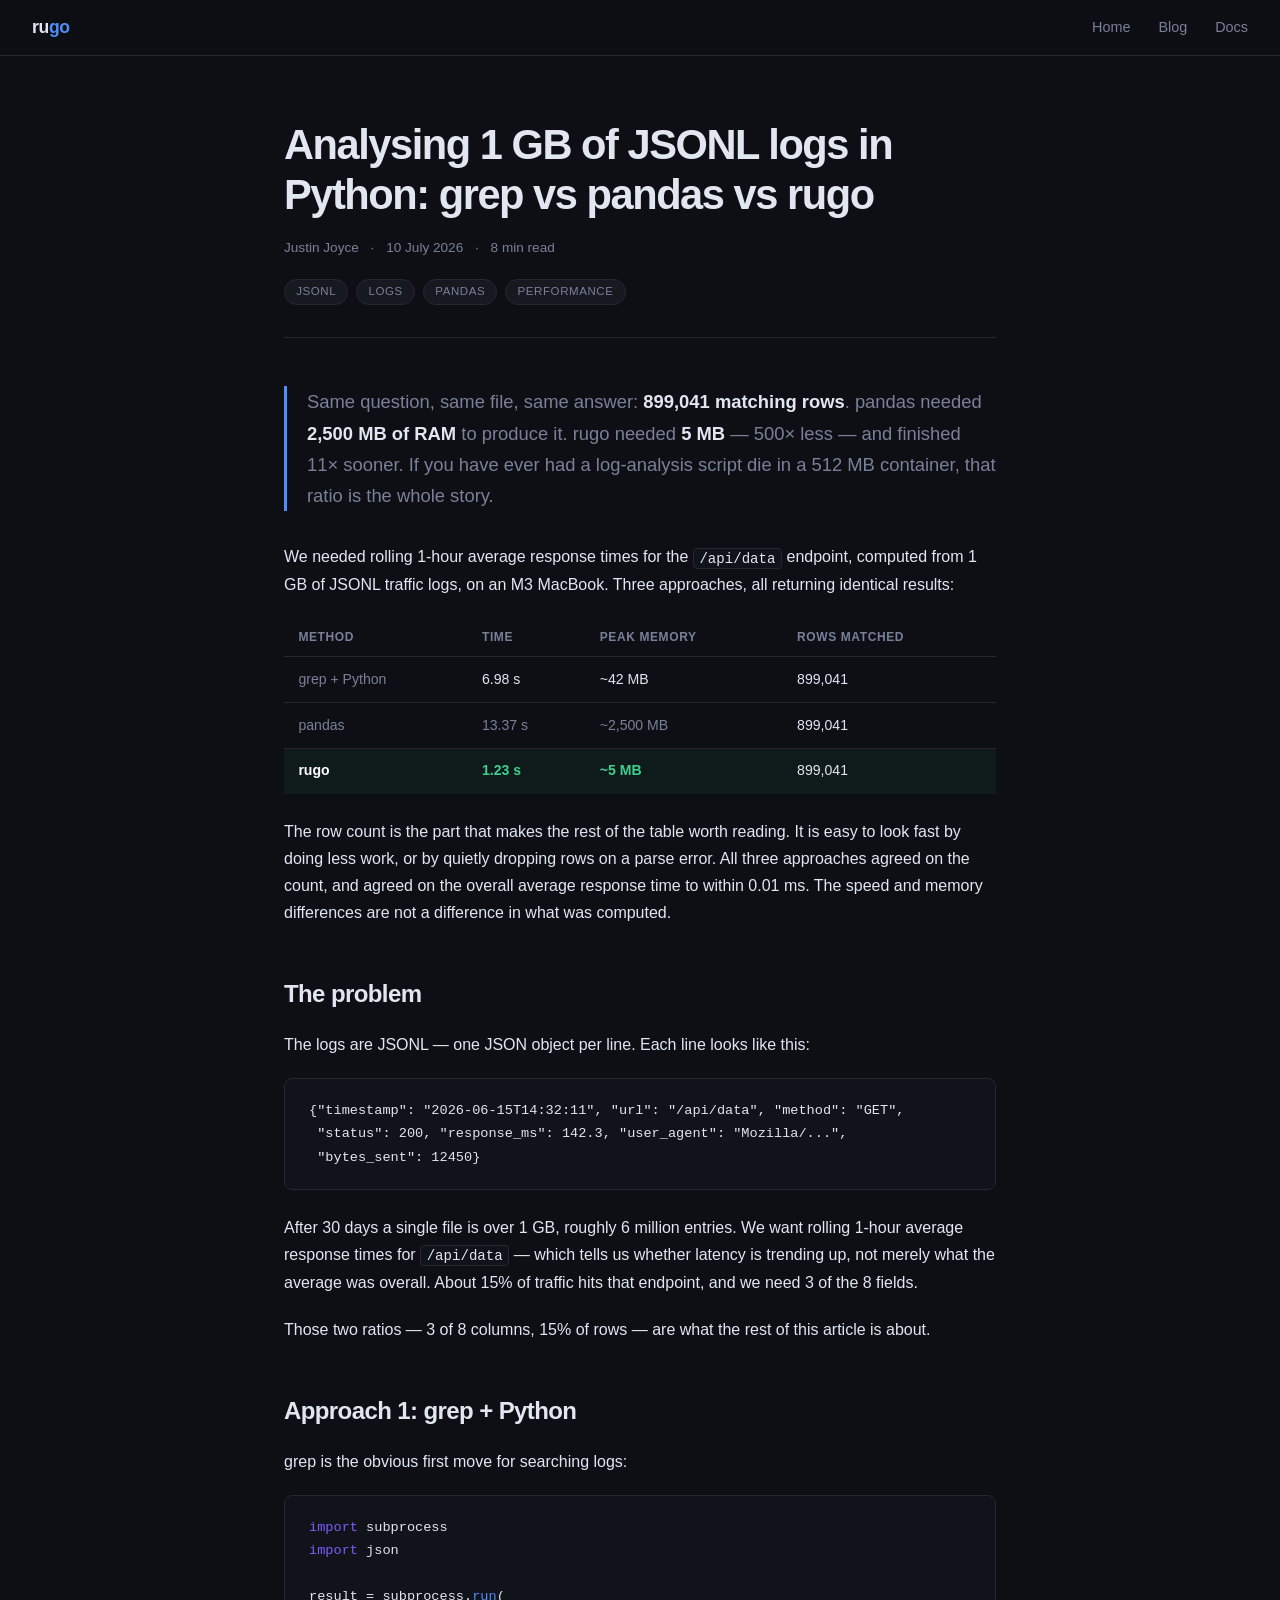
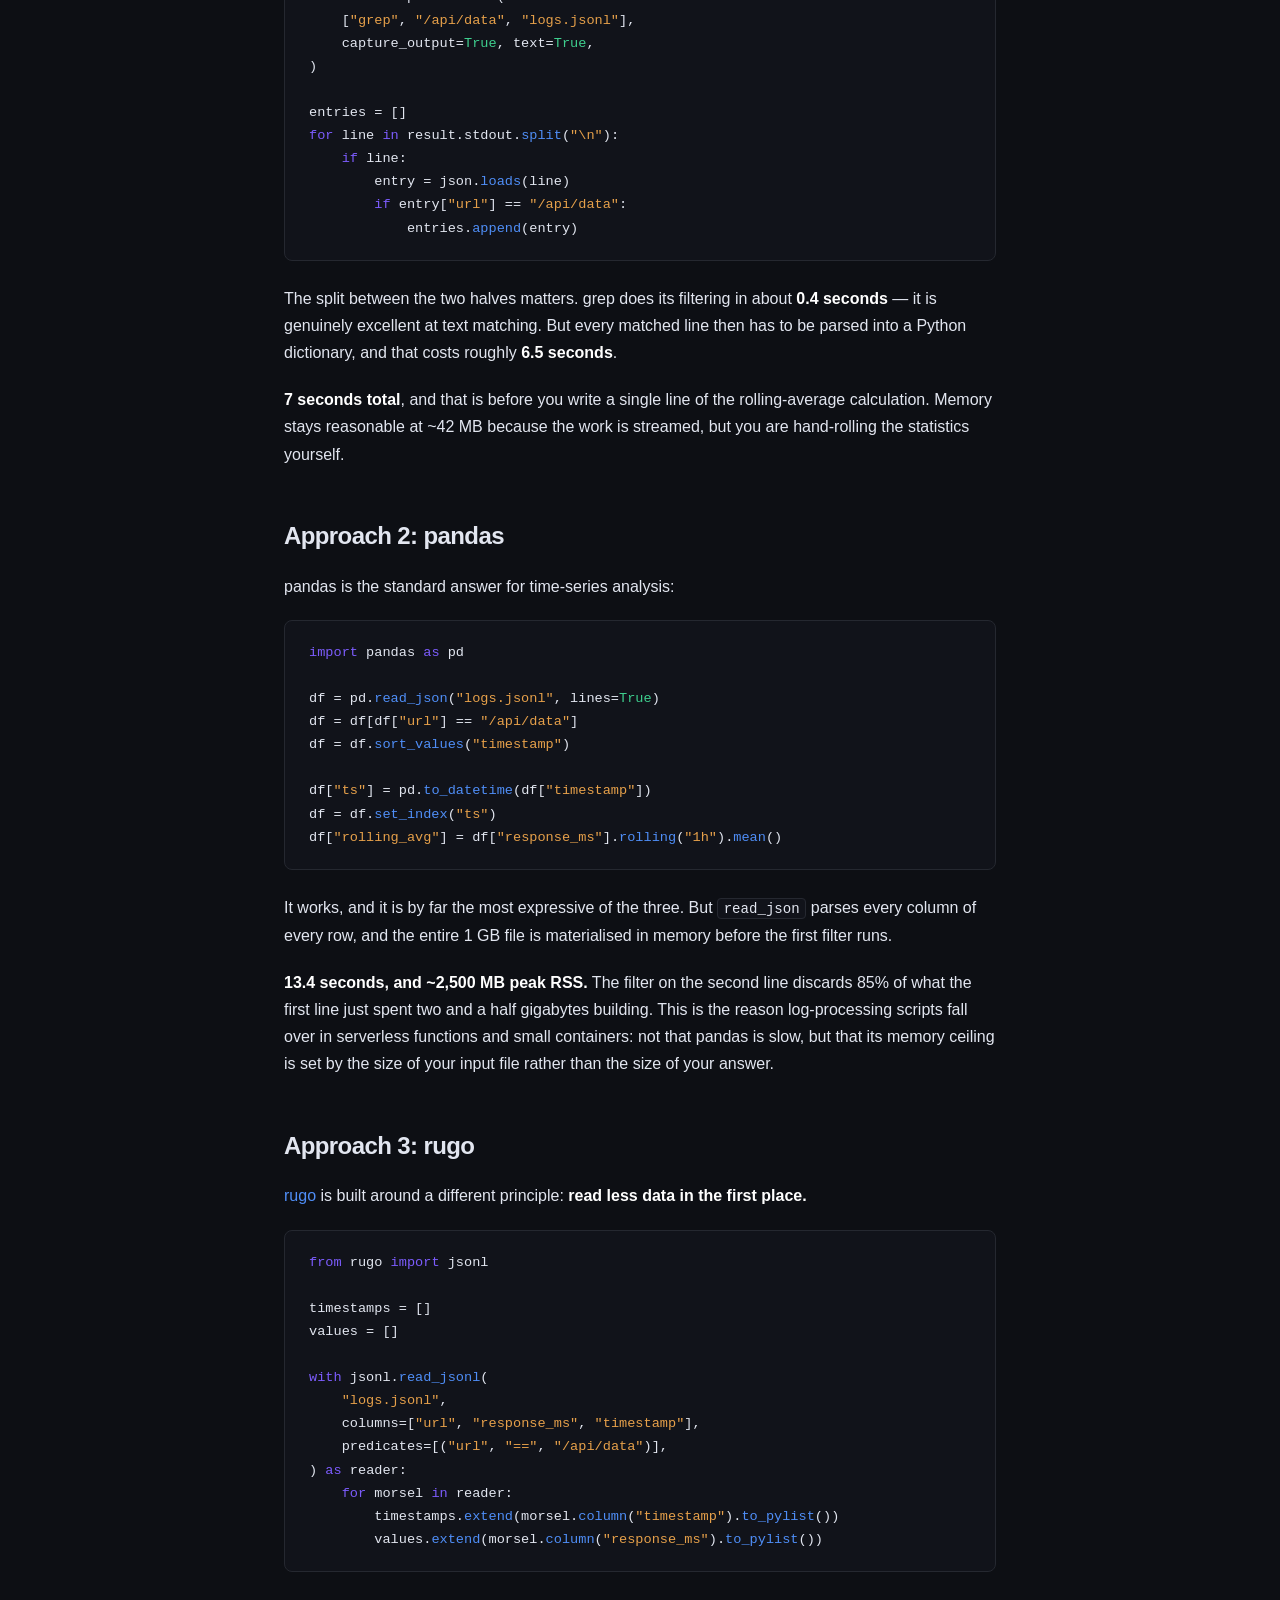
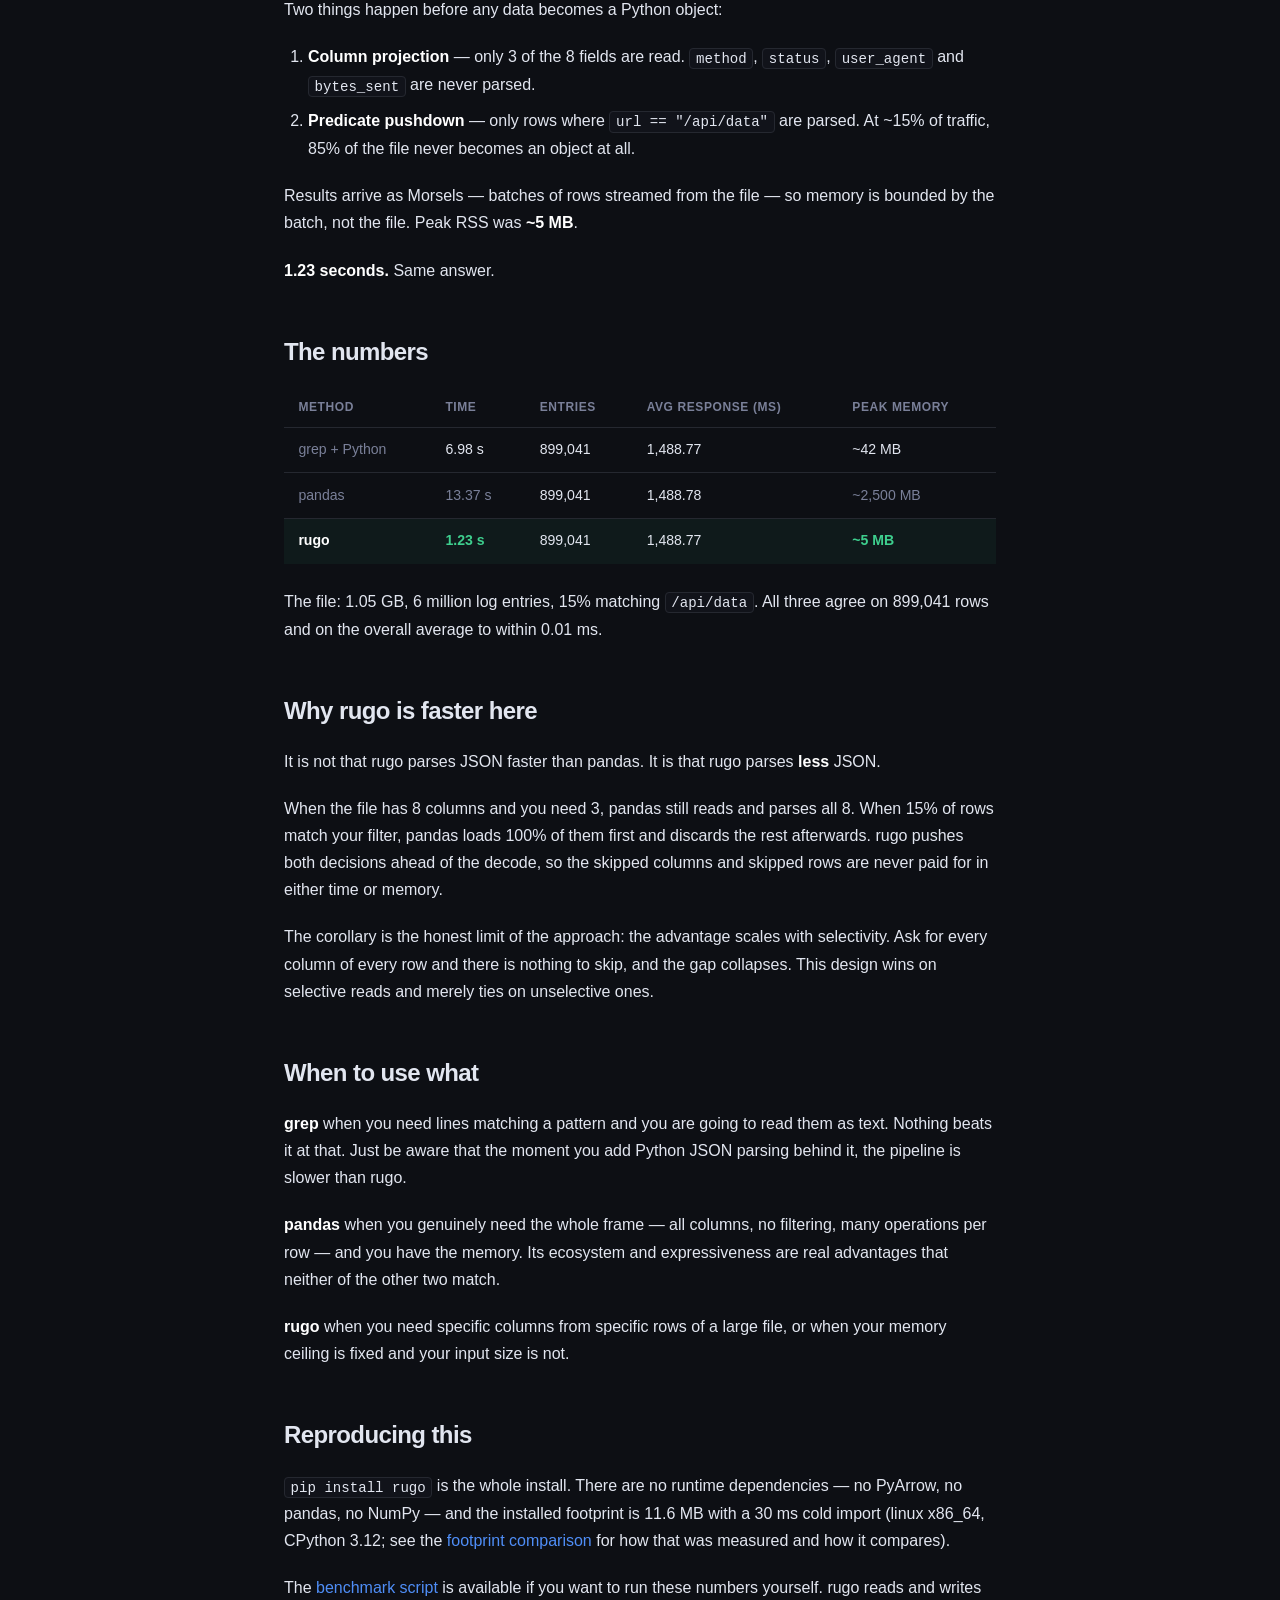
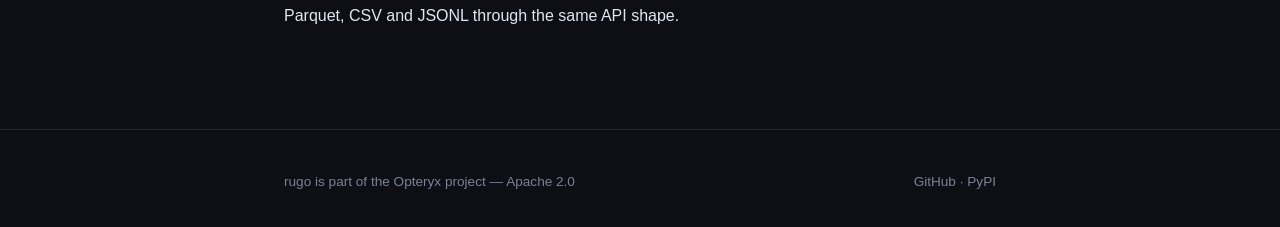
==== docs/blog/jsonl-logs-grep-vs-pandas-vs-rugo.html @ cf3ac919 "Add blog posts comparing rugo to pandas and DuckDB for AWS Lambda" ====
<!doctype html>
<html lang="en">
    <head>
        <meta charset="UTF-8" />
        <meta name="viewport" content="width=device-width, initial-scale=1.0" />
        <title>
            Analysing 1 GB of JSONL logs in Python: grep vs pandas vs rugo
        </title>
        <meta
            name="description"
            content="Rolling response-time stats over 1 GB of JSONL traffic logs, three ways. pandas needed 2,500 MB of RAM. rugo needed 5 MB. All three returned the same 899,041 rows."
        />
        <link rel="icon" type="image/svg+xml" href="../favicon.svg" />
        <link rel="stylesheet" href="../blog.css" />
    </head>
    <body>
        <nav>
            <a class="nav-logo" href="../index.html">ru<span>go</span></a>
            <div class="nav-links">
                <a href="../index.html">Home</a>
                <a href="index.html">Blog</a>
                <a href="https://github.com/mabel-dev/opteryx-core/tree/main/rugo"
                    >Docs</a
                >
            </div>
        </nav>

        <article>
            <div class="container">
                <header class="post-header">
                    <h1>
                        Analysing 1 GB of JSONL logs in Python: grep vs pandas
                        vs rugo
                    </h1>
                    <p class="post-meta">
                        Justin Joyce <span class="sep">·</span> 10 July 2026
                        <span class="sep">·</span> 8 min read
                    </p>
                    <div class="post-tags">
                        <span>jsonl</span>
                        <span>logs</span>
                        <span>pandas</span>
                        <span>performance</span>
                    </div>
                </header>

                <p class="lede">
                    Same question, same file, same answer:
                    <strong>899,041 matching rows</strong>. pandas needed
                    <strong>2,500 MB of RAM</strong> to produce it. rugo needed
                    <strong>5 MB</strong> — 500× less — and finished 11× sooner.
                    If you have ever had a log-analysis script die in a 512 MB
                    container, that ratio is the whole story.
                </p>

                <p>
                    We needed rolling 1-hour average response times for the
                    <code>/api/data</code> endpoint, computed from 1 GB of JSONL
                    traffic logs, on an M3 MacBook. Three approaches, all
                    returning identical results:
                </p>

                <div class="table-scroll">
                    <table>
                        <thead>
                            <tr>
                                <th>Method</th>
                                <th>Time</th>
                                <th>Peak memory</th>
                                <th>Rows matched</th>
                            </tr>
                        </thead>
                        <tbody>
                            <tr>
                                <td>grep + Python</td>
                                <td>6.98 s</td>
                                <td>~42 MB</td>
                                <td>899,041</td>
                            </tr>
                            <tr>
                                <td>pandas</td>
                                <td class="lose">13.37 s</td>
                                <td class="lose">~2,500 MB</td>
                                <td>899,041</td>
                            </tr>
                            <tr class="highlight">
                                <td><strong>rugo</strong></td>
                                <td class="win">1.23 s</td>
                                <td class="win">~5 MB</td>
                                <td>899,041</td>
                            </tr>
                        </tbody>
                    </table>
                </div>

                <p>
                    The row count is the part that makes the rest of the table
                    worth reading. It is easy to look fast by doing less work,
                    or by quietly dropping rows on a parse error. All three
                    approaches agreed on the count, and agreed on the overall
                    average response time to within 0.01 ms. The speed and
                    memory differences are not a difference in what was
                    computed.
                </p>

                <h2>The problem</h2>

                <p>
                    The logs are JSONL — one JSON object per line. Each line
                    looks like this:
                </p>

                <pre><code>{"timestamp": "2026-06-15T14:32:11", "url": "/api/data", "method": "GET",
 "status": 200, "response_ms": 142.3, "user_agent": "Mozilla/...",
 "bytes_sent": 12450}</code></pre>

                <p>
                    After 30 days a single file is over 1 GB, roughly 6 million
                    entries. We want rolling 1-hour average response times for
                    <code>/api/data</code> — which tells us whether latency is
                    trending up, not merely what the average was overall. About
                    15% of traffic hits that endpoint, and we need 3 of the 8
                    fields.
                </p>

                <p>
                    Those two ratios — 3 of 8 columns, 15% of rows — are what
                    the rest of this article is about.
                </p>

                <h2>Approach 1: grep + Python</h2>

                <p>grep is the obvious first move for searching logs:</p>

                <pre><span class="k">import</span> subprocess
<span class="k">import</span> json

result = subprocess.<span class="f">run</span>(
    [<span class="s">"grep"</span>, <span class="s">"/api/data"</span>, <span class="s">"logs.jsonl"</span>],
    capture_output=<span class="n">True</span>, text=<span class="n">True</span>,
)

entries = []
<span class="k">for</span> line <span class="k">in</span> result.stdout.<span class="f">split</span>(<span class="s">"\n"</span>):
    <span class="k">if</span> line:
        entry = json.<span class="f">loads</span>(line)
        <span class="k">if</span> entry[<span class="s">"url"</span>] == <span class="s">"/api/data"</span>:
            entries.<span class="f">append</span>(entry)</pre>

                <p>
                    The split between the two halves matters. grep does its
                    filtering in about <strong>0.4 seconds</strong> — it is
                    genuinely excellent at text matching. But every matched line
                    then has to be parsed into a Python dictionary, and that
                    costs roughly <strong>6.5 seconds</strong>.
                </p>

                <p>
                    <strong>7 seconds total</strong>, and that is before you
                    write a single line of the rolling-average calculation.
                    Memory stays reasonable at ~42 MB because the work is
                    streamed, but you are hand-rolling the statistics yourself.
                </p>

                <h2>Approach 2: pandas</h2>

                <p>pandas is the standard answer for time-series analysis:</p>

                <pre><span class="k">import</span> pandas <span class="k">as</span> pd

df = pd.<span class="f">read_json</span>(<span class="s">"logs.jsonl"</span>, lines=<span class="n">True</span>)
df = df[df[<span class="s">"url"</span>] == <span class="s">"/api/data"</span>]
df = df.<span class="f">sort_values</span>(<span class="s">"timestamp"</span>)

df[<span class="s">"ts"</span>] = pd.<span class="f">to_datetime</span>(df[<span class="s">"timestamp"</span>])
df = df.<span class="f">set_index</span>(<span class="s">"ts"</span>)
df[<span class="s">"rolling_avg"</span>] = df[<span class="s">"response_ms"</span>].<span class="f">rolling</span>(<span class="s">"1h"</span>).<span class="f">mean</span>()</pre>

                <p>
                    It works, and it is by far the most expressive of the three.
                    But <code>read_json</code> parses every column of every row,
                    and the entire 1 GB file is materialised in memory before
                    the first filter runs.
                </p>

                <p>
                    <strong>13.4 seconds, and ~2,500 MB peak RSS.</strong> The
                    filter on the second line discards 85% of what the first
                    line just spent two and a half gigabytes building. This is
                    the reason log-processing scripts fall over in serverless
                    functions and small containers: not that pandas is slow, but
                    that its memory ceiling is set by the size of your input
                    file rather than the size of your answer.
                </p>

                <h2>Approach 3: rugo</h2>

                <p>
                    <a href="../index.html">rugo</a> is built around a different
                    principle: <strong>read less data in the first place.</strong>
                </p>

                <pre><span class="k">from</span> rugo <span class="k">import</span> jsonl

timestamps = []
values = []

<span class="k">with</span> jsonl.<span class="f">read_jsonl</span>(
    <span class="s">"logs.jsonl"</span>,
    columns=[<span class="s">"url"</span>, <span class="s">"response_ms"</span>, <span class="s">"timestamp"</span>],
    predicates=[(<span class="s">"url"</span>, <span class="s">"=="</span>, <span class="s">"/api/data"</span>)],
) <span class="k">as</span> reader:
    <span class="k">for</span> morsel <span class="k">in</span> reader:
        timestamps.<span class="f">extend</span>(morsel.<span class="f">column</span>(<span class="s">"timestamp"</span>).<span class="f">to_pylist</span>())
        values.<span class="f">extend</span>(morsel.<span class="f">column</span>(<span class="s">"response_ms"</span>).<span class="f">to_pylist</span>())</pre>

                <p>Two things happen before any data becomes a Python object:</p>

                <ol>
                    <li>
                        <strong>Column projection</strong> — only 3 of the 8
                        fields are read. <code>method</code>,
                        <code>status</code>, <code>user_agent</code> and
                        <code>bytes_sent</code> are never parsed.
                    </li>
                    <li>
                        <strong>Predicate pushdown</strong> — only rows where
                        <code>url == "/api/data"</code> are parsed. At ~15% of
                        traffic, 85% of the file never becomes an object at all.
                    </li>
                </ol>

                <p>
                    Results arrive as Morsels — batches of rows streamed from
                    the file — so memory is bounded by the batch, not the file.
                    Peak RSS was <strong>~5 MB</strong>.
                </p>

                <p><strong>1.23 seconds.</strong> Same answer.</p>

                <h2>The numbers</h2>

                <div class="table-scroll">
                    <table>
                        <thead>
                            <tr>
                                <th>Method</th>
                                <th>Time</th>
                                <th>Entries</th>
                                <th>Avg response (ms)</th>
                                <th>Peak memory</th>
                            </tr>
                        </thead>
                        <tbody>
                            <tr>
                                <td>grep + Python</td>
                                <td>6.98 s</td>
                                <td>899,041</td>
                                <td>1,488.77</td>
                                <td>~42 MB</td>
                            </tr>
                            <tr>
                                <td>pandas</td>
                                <td class="lose">13.37 s</td>
                                <td>899,041</td>
                                <td>1,488.78</td>
                                <td class="lose">~2,500 MB</td>
                            </tr>
                            <tr class="highlight">
                                <td><strong>rugo</strong></td>
                                <td class="win">1.23 s</td>
                                <td>899,041</td>
                                <td>1,488.77</td>
                                <td class="win">~5 MB</td>
                            </tr>
                        </tbody>
                    </table>
                </div>

                <p>
                    The file: 1.05 GB, 6 million log entries, 15% matching
                    <code>/api/data</code>. All three agree on 899,041 rows and
                    on the overall average to within 0.01 ms.
                </p>

                <h2>Why rugo is faster here</h2>

                <p>
                    It is not that rugo parses JSON faster than pandas. It is
                    that rugo parses <strong>less</strong> JSON.
                </p>

                <p>
                    When the file has 8 columns and you need 3, pandas still
                    reads and parses all 8. When 15% of rows match your filter,
                    pandas loads 100% of them first and discards the rest
                    afterwards. rugo pushes both decisions ahead of the decode,
                    so the skipped columns and skipped rows are never paid for
                    in either time or memory.
                </p>

                <p>
                    The corollary is the honest limit of the approach: the
                    advantage scales with selectivity. Ask for every column of
                    every row and there is nothing to skip, and the gap
                    collapses. This design wins on selective reads and merely
                    ties on unselective ones.
                </p>

                <h2>When to use what</h2>

                <p>
                    <strong>grep</strong> when you need lines matching a
                    pattern and you are going to read them as text. Nothing
                    beats it at that. Just be aware that the moment you add
                    Python JSON parsing behind it, the pipeline is slower than
                    rugo.
                </p>

                <p>
                    <strong>pandas</strong> when you genuinely need the whole
                    frame — all columns, no filtering, many operations per row —
                    and you have the memory. Its ecosystem and expressiveness
                    are real advantages that neither of the other two match.
                </p>

                <p>
                    <strong>rugo</strong> when you need specific columns from
                    specific rows of a large file, or when your memory ceiling
                    is fixed and your input size is not.
                </p>

                <h2>Reproducing this</h2>

                <p>
                    <code>pip install rugo</code> is the whole install. There
                    are no runtime dependencies — no PyArrow, no pandas, no
                    NumPy — and the installed footprint is 11.6 MB with a 30 ms
                    cold import (linux x86_64, CPython 3.12; see the
                    <a href="../index.html">footprint comparison</a> for how
                    that was measured and how it compares).
                </p>

                <p>
                    The
                    <a
                        href="https://gist.github.com/joocer/b0a69f57a94f24e1e912ee19ccb0665c"
                        >benchmark script</a
                    >
                    is available if you want to run these numbers yourself.
                    rugo reads and writes Parquet, CSV and JSONL through the
                    same API shape.
                </p>
            </div>
        </article>

        <footer>
            <div class="container">
                <span
                    >rugo is part of the
                    <a href="https://opteryx.app/">Opteryx</a> project — Apache
                    2.0</span
                >
                <span>
                    <a href="https://github.com/mabel-dev/opteryx-core"
                        >GitHub</a
                    >
                    ·
                    <a href="https://pypi.org/project/rugo/">PyPI</a>
                </span>
            </div>
        </footer>

        <script>
            document.addEventListener("DOMContentLoaded", () => {
                document.querySelectorAll("pre").forEach((pre) => {
                    const btn = document.createElement("button");
                    btn.className = "copy-btn";
                    btn.textContent = "copy";
                    btn.addEventListener("click", () => {
                        navigator.clipboard
                            .writeText(pre.innerText)
                            .then(() => {
                                btn.textContent = "copied";
                                btn.classList.add("copied");
                                setTimeout(() => {
                                    btn.textContent = "copy";
                                    btn.classList.remove("copied");
                                }, 1500);
                            });
                    });
                    pre.appendChild(btn);
                });
            });
        </script>
    </body>
</html>
---- docs/blog.css ----
/* Shared stylesheet for rugo.dev blog pages.
   The landing page keeps its own inline CSS; the blog has several pages, so the
   tokens and article typography live here rather than being copied per post. */

:root {
    --bg: #0d0f14;
    --surface: #161920;
    --border: #252830;
    --accent: #4f8ef7;
    --accent2: #7c5cfc;
    --text: #e2e6f0;
    --muted: #7a8099;
    --green: #3ecf8e;
    --red: #f56565;
    --code-bg: #11131a;
    --radius: 8px;
}

*,
*::before,
*::after {
    box-sizing: border-box;
    margin: 0;
    padding: 0;
}

html {
    scroll-behavior: smooth;
}

body {
    background: var(--bg);
    color: var(--text);
    font-family:
        -apple-system, BlinkMacSystemFont, "Segoe UI", Helvetica, Arial,
        sans-serif;
    font-size: 16px;
    line-height: 1.7;
}

a {
    color: var(--accent);
    text-decoration: none;
}
a:hover {
    text-decoration: underline;
}

/* ── NAV ── */
nav {
    position: sticky;
    top: 0;
    z-index: 100;
    background: rgba(13, 15, 20, 0.88);
    backdrop-filter: blur(12px);
    border-bottom: 1px solid var(--border);
    display: flex;
    align-items: center;
    justify-content: space-between;
    padding: 0 2rem;
    height: 56px;
}
.nav-logo {
    font-weight: 700;
    font-size: 1.1rem;
    letter-spacing: -0.02em;
    color: var(--text);
}
.nav-logo span {
    color: var(--accent);
}
.nav-links {
    display: flex;
    gap: 1.75rem;
    font-size: 0.9rem;
}
.nav-links a {
    color: var(--muted);
}
.nav-links a:hover {
    color: var(--text);
    text-decoration: none;
}

/* ── LAYOUT ── */
.container {
    max-width: 760px;
    margin: 0 auto;
    padding: 0 1.5rem;
}

article,
.listing {
    padding: 4rem 0 5rem;
}

/* ── ARTICLE HEADER ── */
.post-header {
    margin-bottom: 3rem;
    padding-bottom: 2rem;
    border-bottom: 1px solid var(--border);
}
.post-header h1 {
    font-size: clamp(1.9rem, 4.5vw, 2.6rem);
    font-weight: 800;
    letter-spacing: -0.035em;
    line-height: 1.2;
    margin-bottom: 1rem;
}
.post-meta {
    font-size: 0.85rem;
    color: var(--muted);
}
.post-meta .sep {
    margin: 0 0.5rem;
}
.post-tags {
    margin-top: 1rem;
    display: flex;
    flex-wrap: wrap;
    gap: 0.5rem;
}
.post-tags span {
    font-size: 0.72rem;
    letter-spacing: 0.05em;
    text-transform: uppercase;
    color: var(--muted);
    background: var(--surface);
    border: 1px solid var(--border);
    border-radius: 100px;
    padding: 0.15rem 0.7rem;
}

/* ── ARTICLE BODY ── */
article h2 {
    font-size: 1.5rem;
    font-weight: 700;
    letter-spacing: -0.025em;
    margin: 3rem 0 1rem;
}
article h3 {
    font-size: 1.15rem;
    font-weight: 600;
    margin: 2rem 0 0.75rem;
}
article p {
    margin-bottom: 1.25rem;
}
article ul,
article ol {
    margin: 0 0 1.25rem 1.5rem;
}
article li {
    margin-bottom: 0.5rem;
}
article strong {
    color: #fff;
}

/* The one number the piece exists to show. */
.lede {
    font-size: 1.15rem;
    color: var(--muted);
    border-left: 3px solid var(--accent);
    padding-left: 1.25rem;
    margin-bottom: 2rem;
}
.lede strong {
    color: var(--text);
}

blockquote {
    border-left: 3px solid var(--border);
    padding-left: 1.25rem;
    color: var(--muted);
    margin-bottom: 1.25rem;
}

code {
    font-family: "SF Mono", "Fira Code", monospace;
    font-size: 0.88em;
    background: var(--code-bg);
    border: 1px solid var(--border);
    border-radius: 4px;
    padding: 0.1rem 0.35rem;
}

pre {
    background: var(--code-bg);
    border: 1px solid var(--border);
    border-radius: var(--radius);
    padding: 1.25rem 1.5rem;
    overflow-x: auto;
    font-family: "SF Mono", "Fira Code", monospace;
    font-size: 0.85rem;
    line-height: 1.7;
    tab-size: 4;
    margin-bottom: 1.5rem;
    position: relative;
}
pre code {
    background: none;
    border: none;
    padding: 0;
    font-size: inherit;
}
pre .c {
    color: var(--muted);
}
pre .k {
    color: var(--accent2);
}
pre .s {
    color: #e6a04a;
}
pre .f {
    color: var(--accent);
}
pre .n {
    color: var(--green);
}

.copy-btn {
    position: absolute;
    top: 0.5rem;
    right: 0.5rem;
    background: var(--surface);
    border: 1px solid var(--border);
    border-radius: 4px;
    color: var(--muted);
    font-size: 0.72rem;
    padding: 0.2rem 0.5rem;
    cursor: pointer;
    opacity: 0;
    transition:
        opacity 0.15s,
        color 0.15s;
}
pre:hover .copy-btn {
    opacity: 1;
}
.copy-btn.copied {
    color: var(--green);
    border-color: var(--green);
}

/* ── TABLES ── */
.table-scroll {
    overflow-x: auto;
    margin-bottom: 1.5rem;
}
table {
    width: 100%;
    border-collapse: collapse;
    font-size: 0.88rem;
}
th {
    text-align: left;
    padding: 0.55rem 0.9rem;
    color: var(--muted);
    font-size: 0.75rem;
    font-weight: 600;
    text-transform: uppercase;
    letter-spacing: 0.05em;
    border-bottom: 1px solid var(--border);
    white-space: nowrap;
}
td {
    padding: 0.65rem 0.9rem;
    border-bottom: 1px solid var(--border);
}
tr:last-child td {
    border-bottom: none;
}
td:first-child {
    color: var(--muted);
}
.win {
    color: var(--green);
    font-weight: 700;
}
.lose {
    color: var(--muted);
}
tr.highlight td {
    background: rgba(62, 207, 142, 0.06);
}

/* ── LISTING ── */
.listing h1 {
    font-size: clamp(1.9rem, 4.5vw, 2.6rem);
    font-weight: 800;
    letter-spacing: -0.035em;
    margin-bottom: 0.75rem;
}
.listing-intro {
    color: var(--muted);
    margin-bottom: 3rem;
}
.post-card {
    display: block;
    background: var(--surface);
    border: 1px solid var(--border);
    border-radius: var(--radius);
    padding: 1.5rem;
    margin-bottom: 1.25rem;
    color: inherit;
}
.post-card:hover {
    border-color: var(--accent);
    text-decoration: none;
}
.post-card h2 {
    font-size: 1.2rem;
    font-weight: 700;
    letter-spacing: -0.02em;
    margin-bottom: 0.5rem;
}
.post-card .post-meta {
    margin-bottom: 0.6rem;
}
.post-card p {
    color: var(--muted);
    font-size: 0.92rem;
}

/* ── FOOTER ── */
footer {
    border-top: 1px solid var(--border);
    padding: 2.5rem 0;
    font-size: 0.85rem;
    color: var(--muted);
}
footer .container {
    display: flex;
    justify-content: space-between;
    align-items: center;
    flex-wrap: wrap;
    gap: 1rem;
}
footer a {
    color: var(--muted);
}
footer a:hover {
    color: var(--text);
}

@media (max-width: 640px) {
    nav {
        padding: 0 1rem;
    }
    .nav-links {
        gap: 1rem;
        font-size: 0.82rem;
    }
}
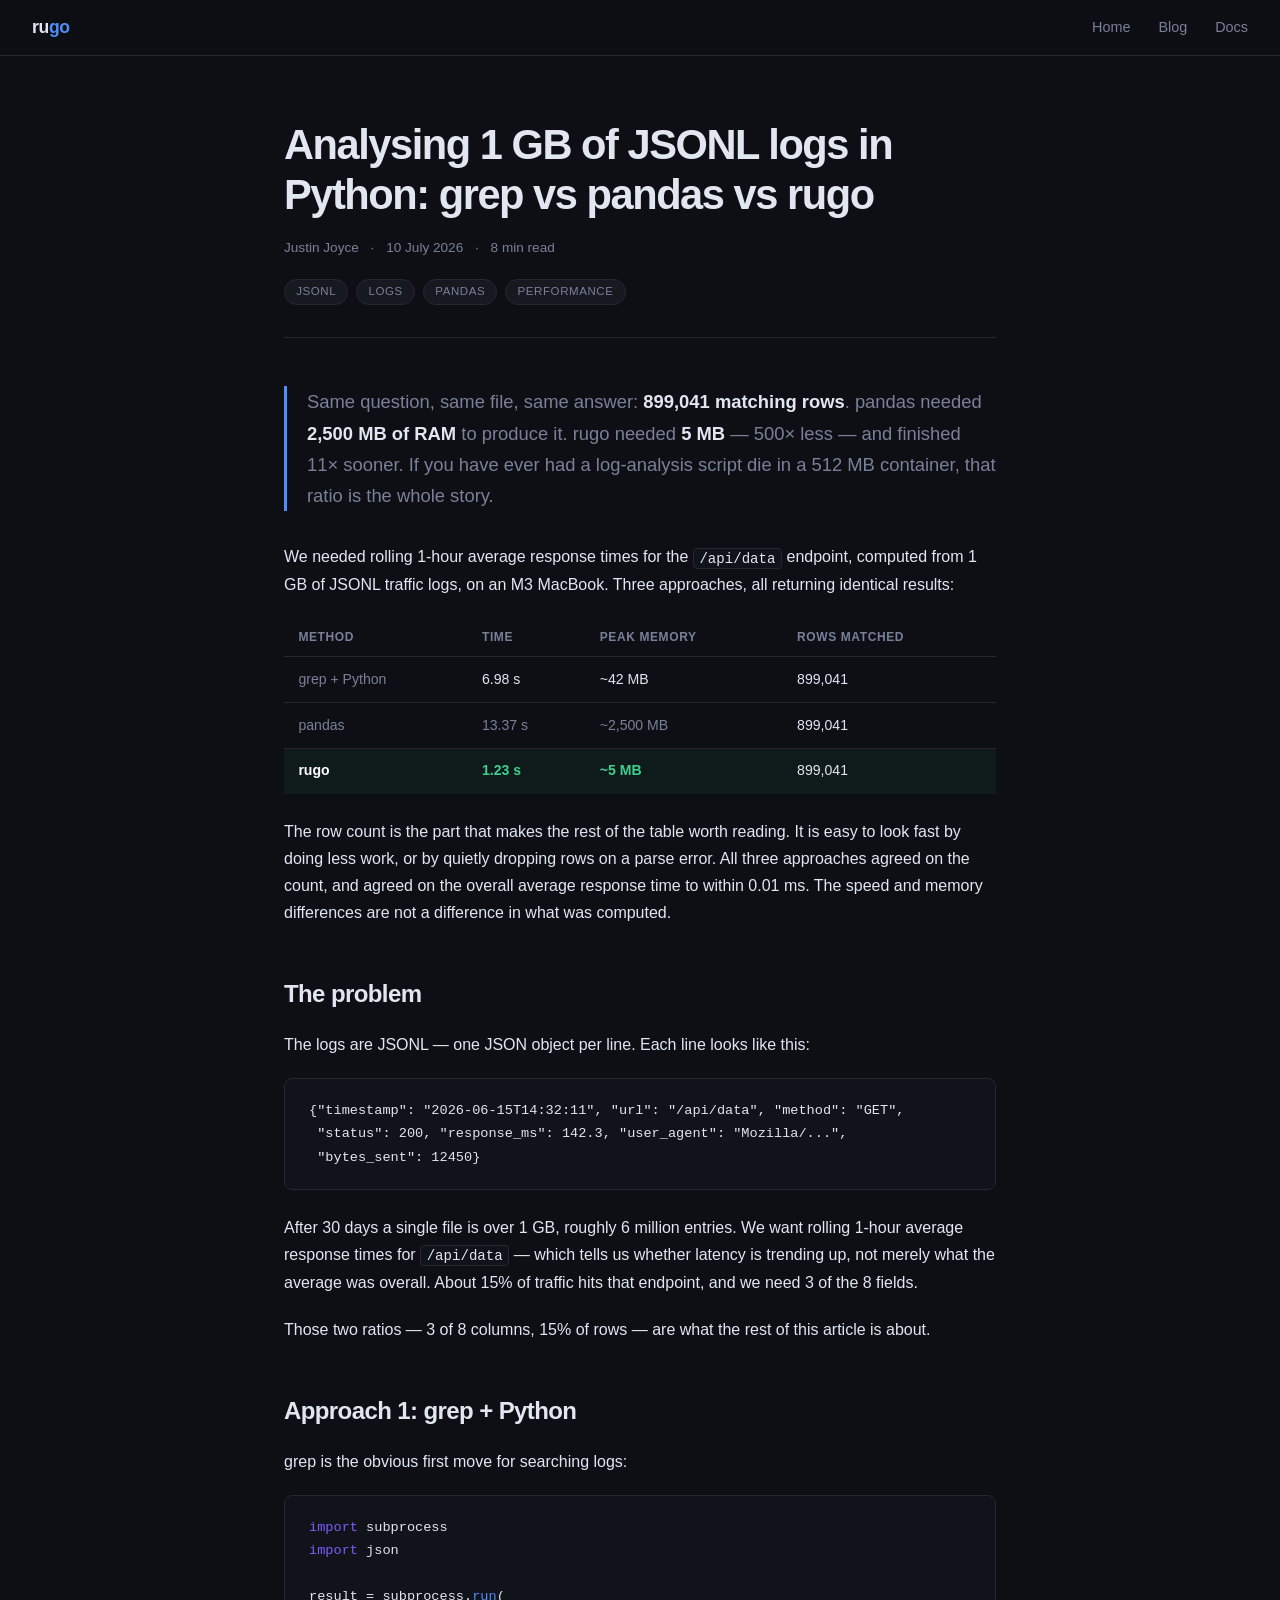
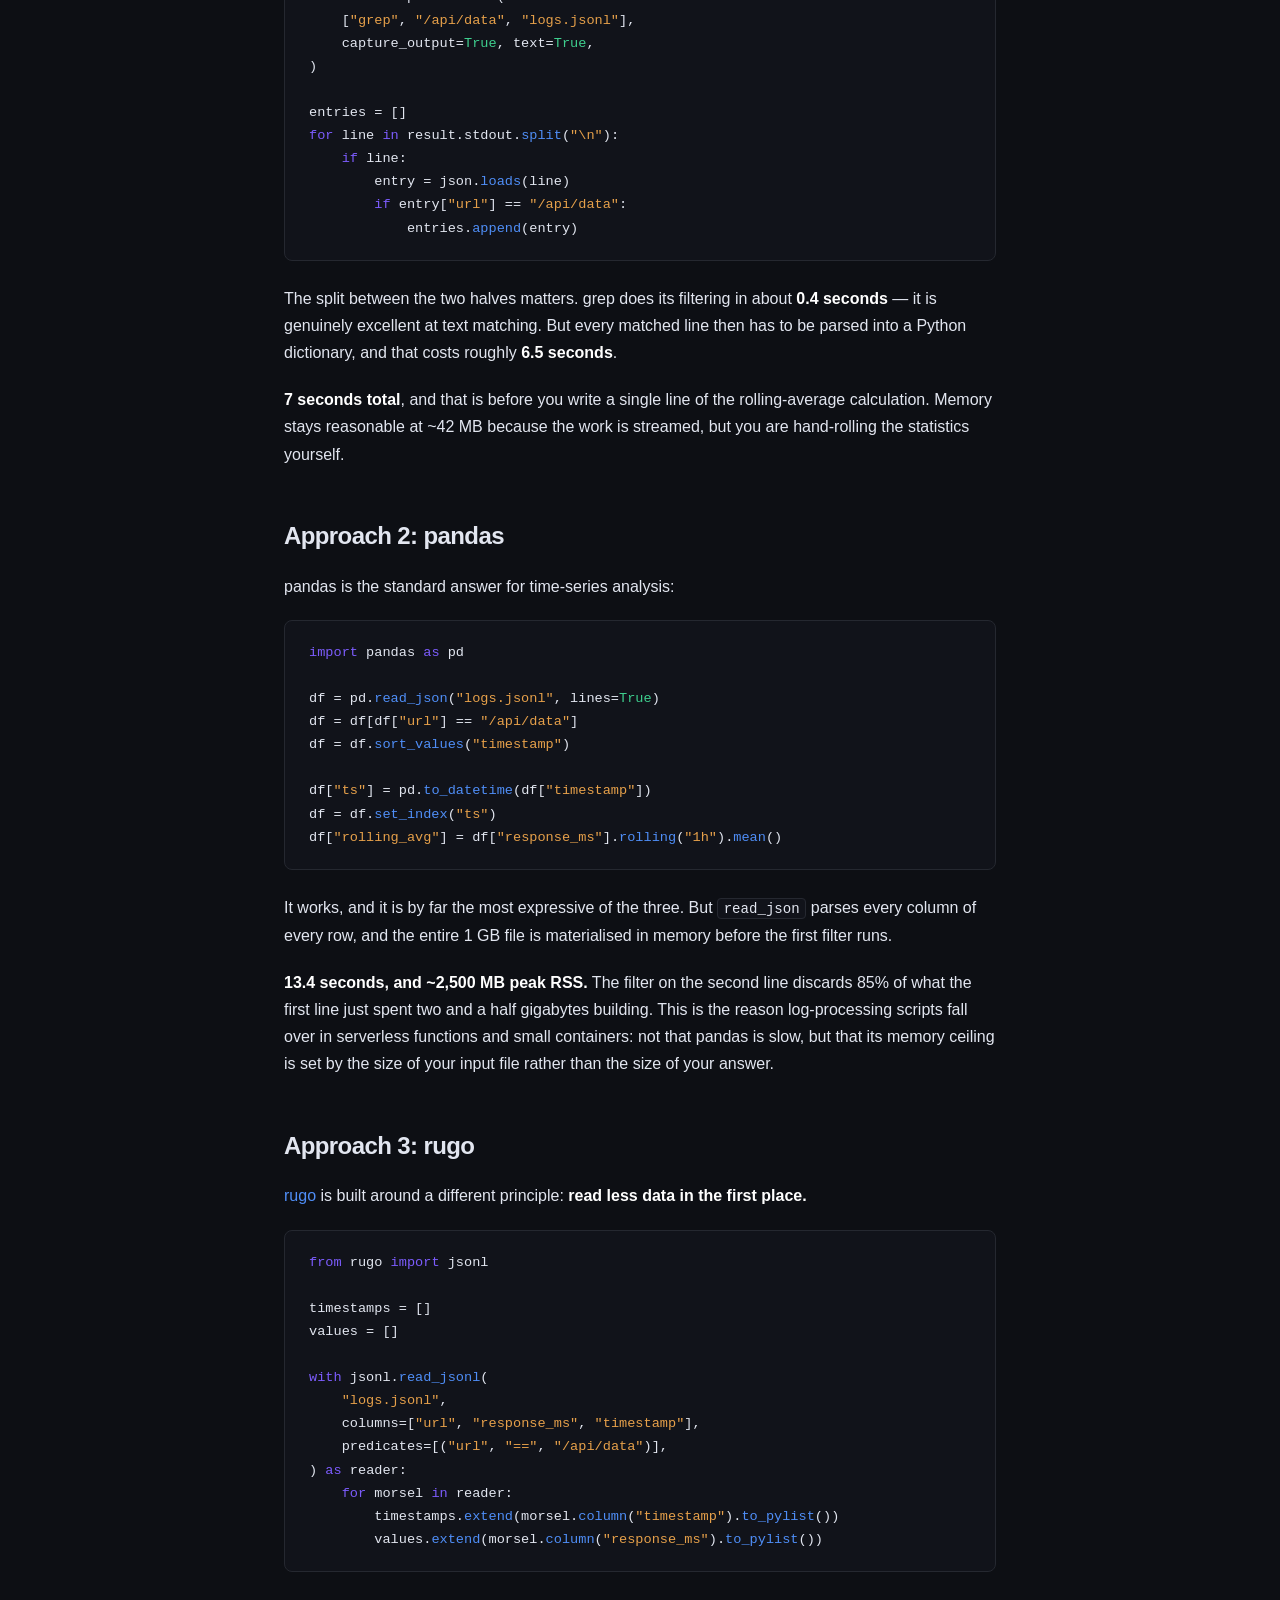
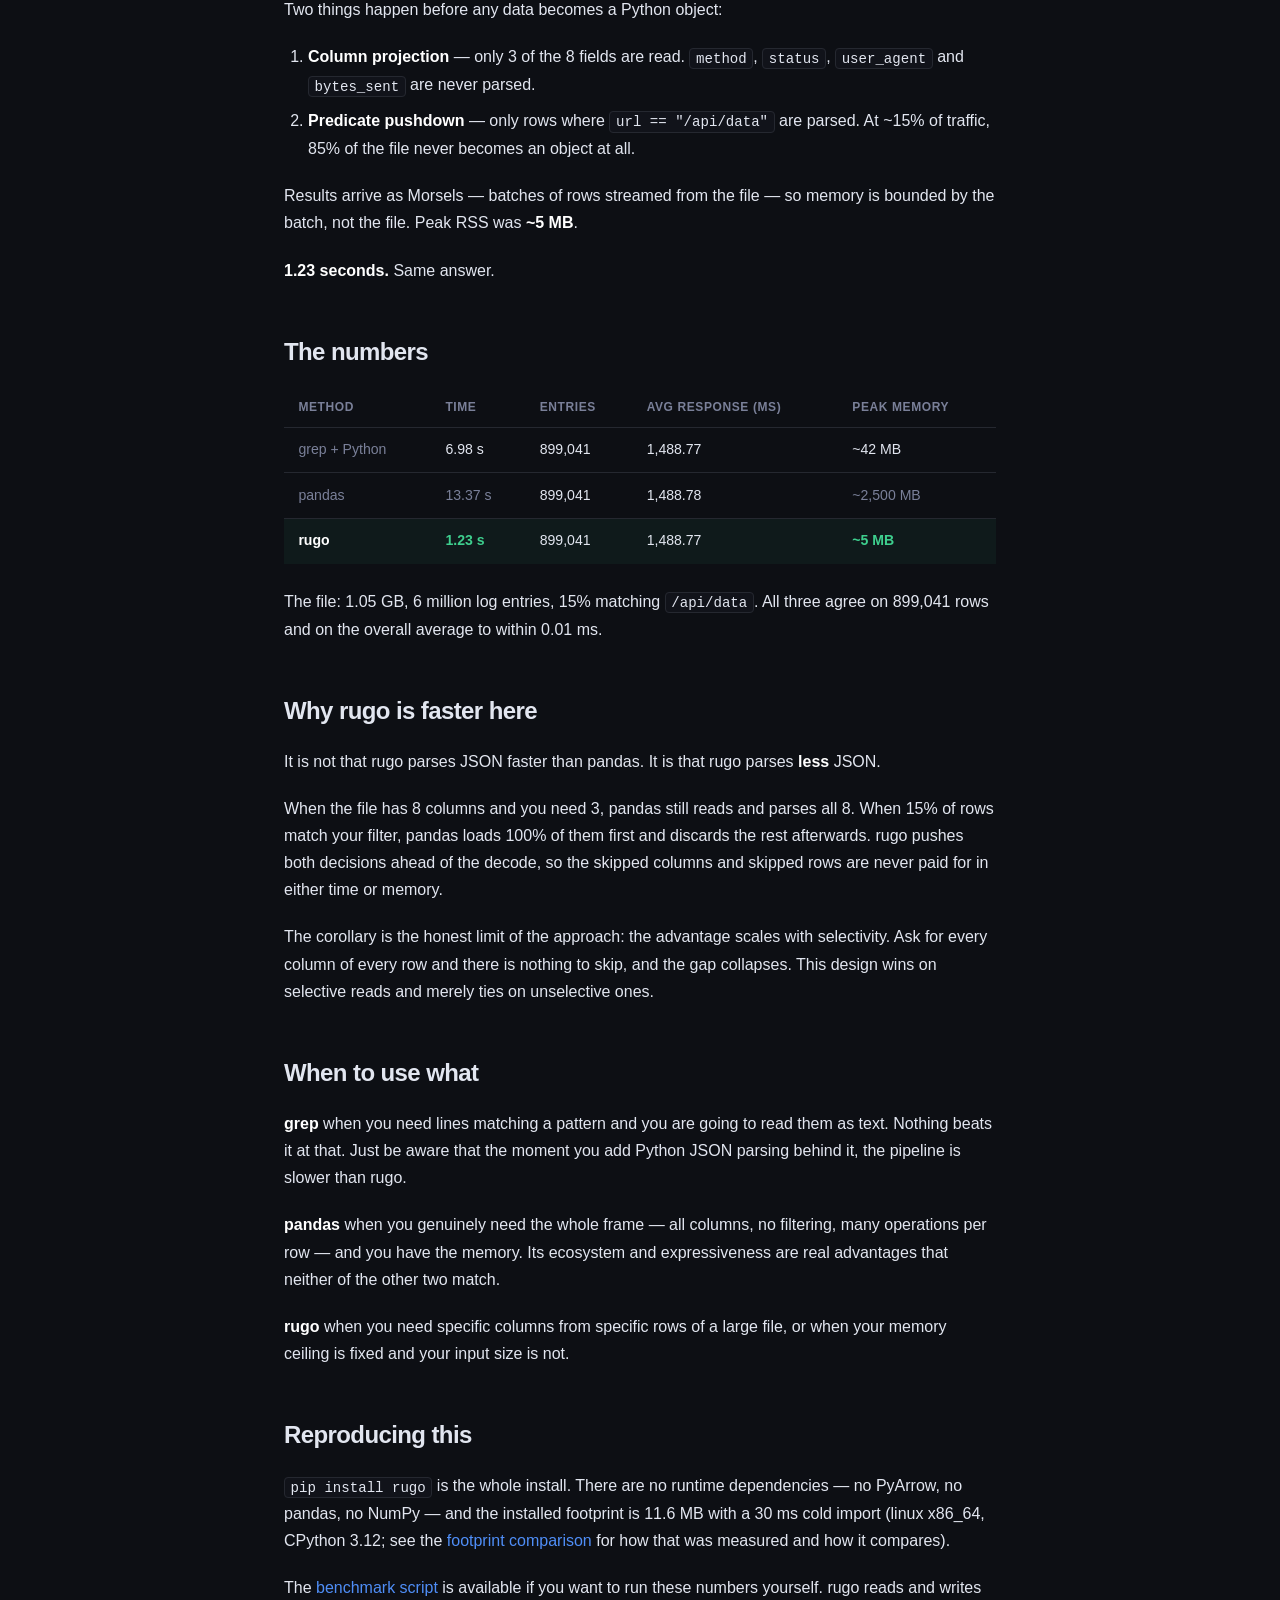
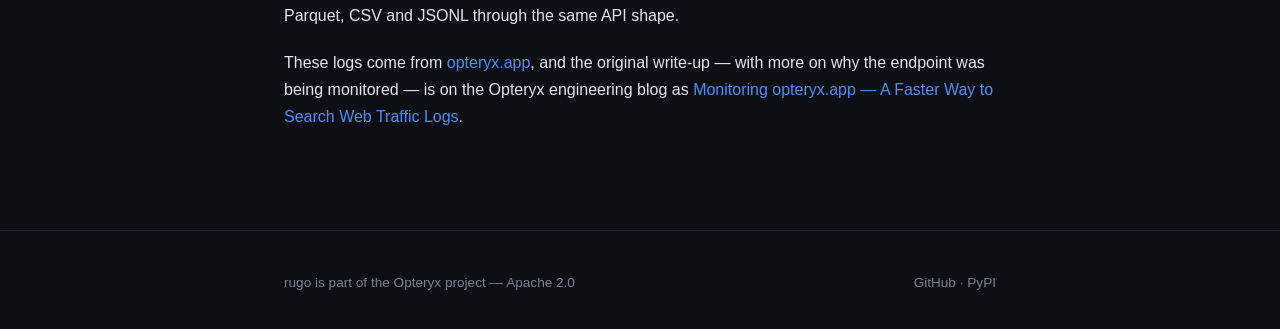
==== commit 1853926f: "Add canonical link and source context to Rugo benchmark documentation." ====
--- a/docs/blog/jsonl-logs-grep-vs-pandas-vs-rugo.html
+++ b/docs/blog/jsonl-logs-grep-vs-pandas-vs-rugo.html
@@ -9,6 +9,13 @@
         <meta
             name="description"
             content="Rolling response-time stats over 1 GB of JSONL traffic logs, three ways. pandas needed 2,500 MB of RAM. rugo needed 5 MB. All three returned the same 899,041 rows."
+        />
+        <!-- This benchmark is also published on the Opteryx engineering blog,
+             which points its canonical here. Self-referencing canonical so both
+             copies name the same winner. -->
+        <link
+            rel="canonical"
+            href="https://rugo.dev/blog/jsonl-logs-grep-vs-pandas-vs-rugo.html"
         />
         <link rel="icon" type="image/svg+xml" href="../favicon.svg" />
         <link rel="stylesheet" href="../blog.css" />
@@ -350,6 +357,18 @@
                     is available if you want to run these numbers yourself.
                     rugo reads and writes Parquet, CSV and JSONL through the
                     same API shape.
+                </p>
+
+                <p>
+                    These logs come from
+                    <a href="https://opteryx.app/">opteryx.app</a>, and the
+                    original write-up — with more on why the endpoint was being
+                    monitored — is on the Opteryx engineering blog as
+                    <a
+                        href="https://docs.opteryx.app/blog/2026-07-10-log-analytics-with-rugo"
+                        >Monitoring opteryx.app — A Faster Way to Search Web
+                        Traffic Logs</a
+                    >.
                 </p>
             </div>
         </article>
